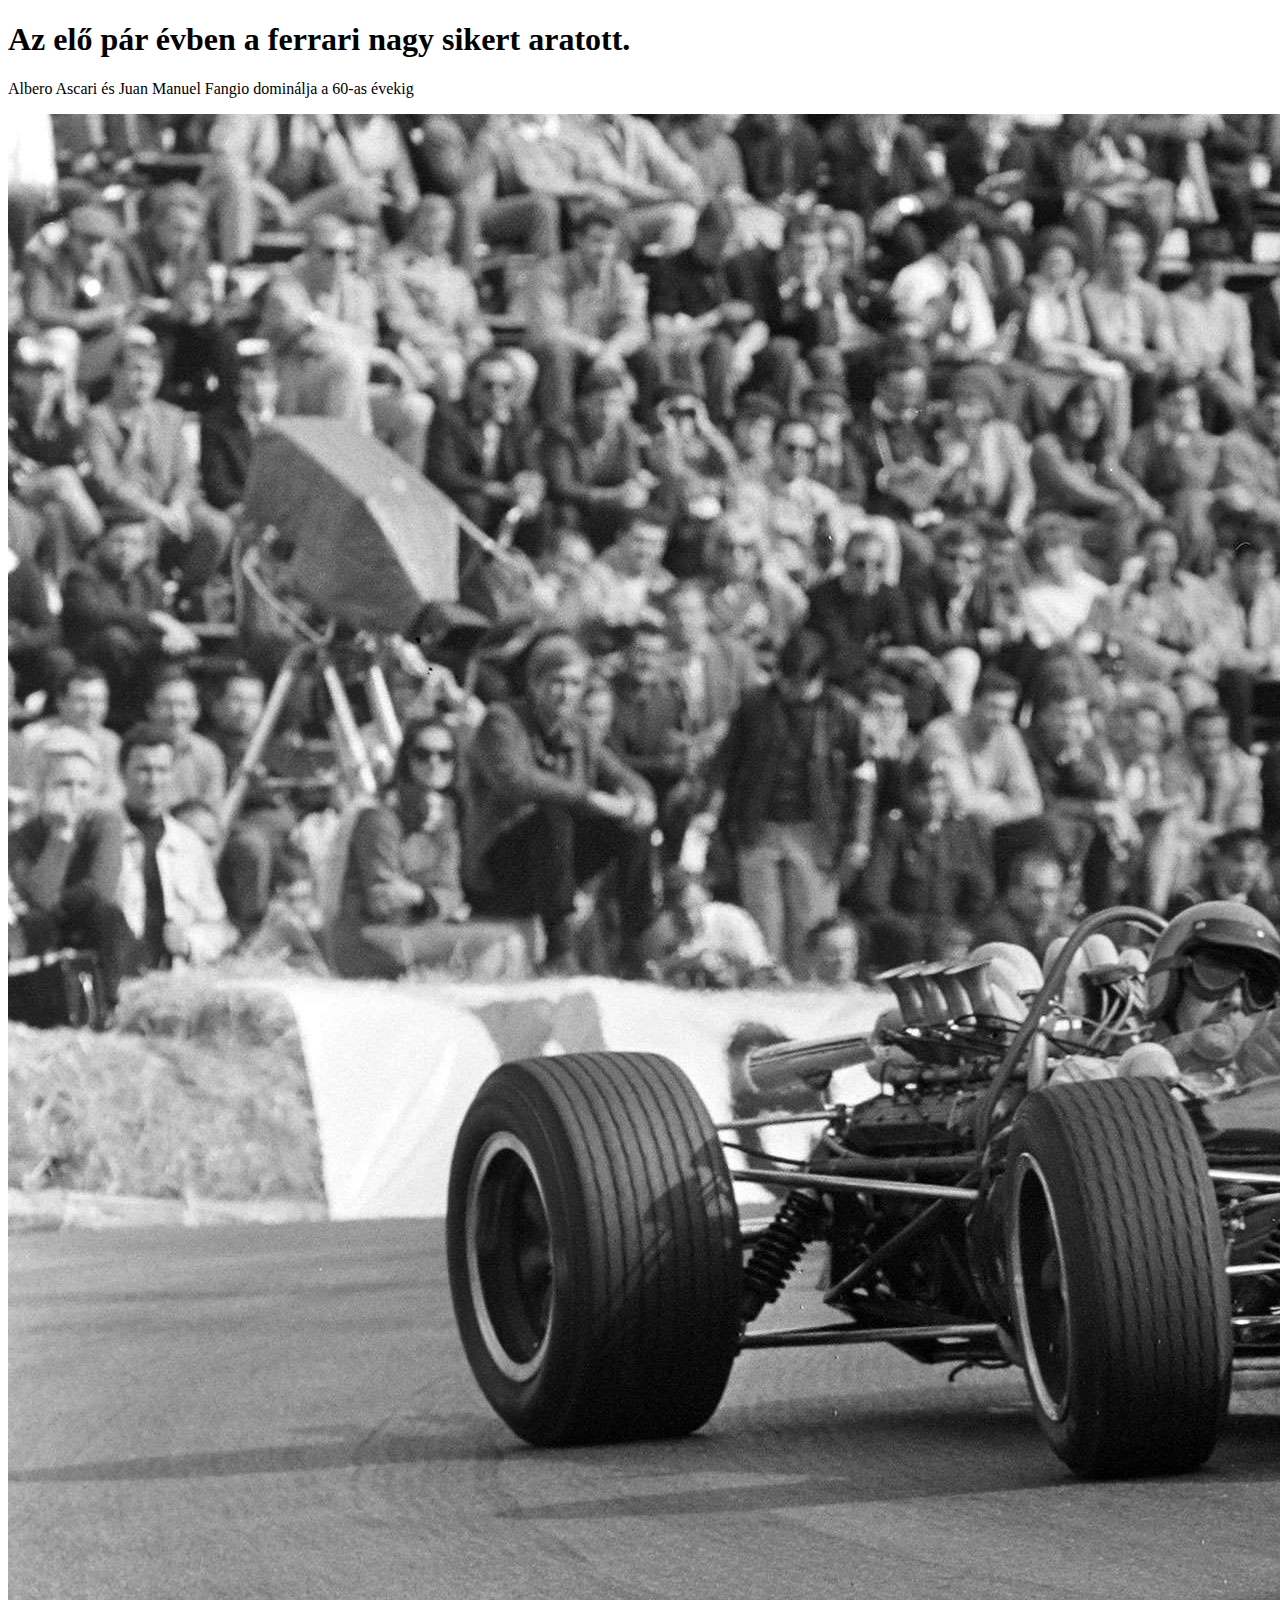
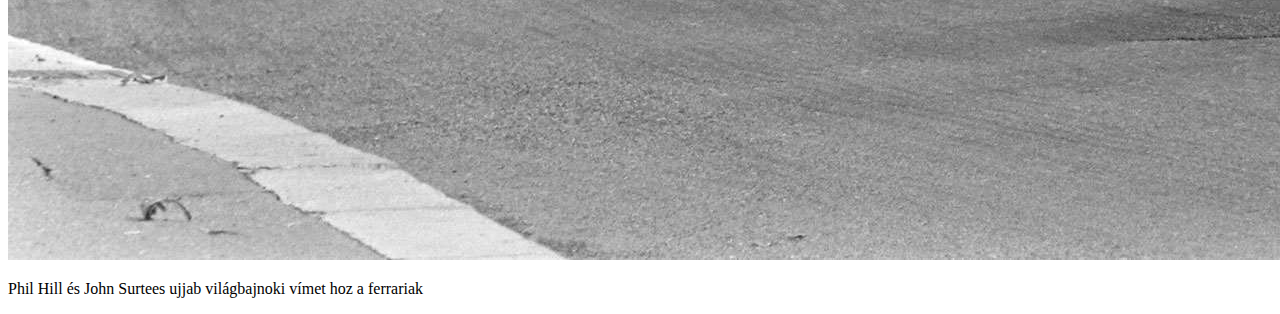
==== f2.html @ a9dc73a2 "masodik" ====
<!DOCTYPE html>
<html lang="hu">
<head>
    <meta charset="UTF-8">
    <meta name="viewport" content="width=device-width, initial-scale=1.0">
    <title></title>
</head>
<body>
    <h1>Az elő pár évben a ferrari nagy sikert aratott.</h1>
    <p>Albero Ascari és Juan Manuel Fangio dominálja a 60-as évekig</p>
    <img src="kepek/kep3.jpg" alt="auto">
    <p>Phil Hill és John Surtees ujjab világbajnoki vímet hoz a ferrariak</p>







    
</body>
</html>
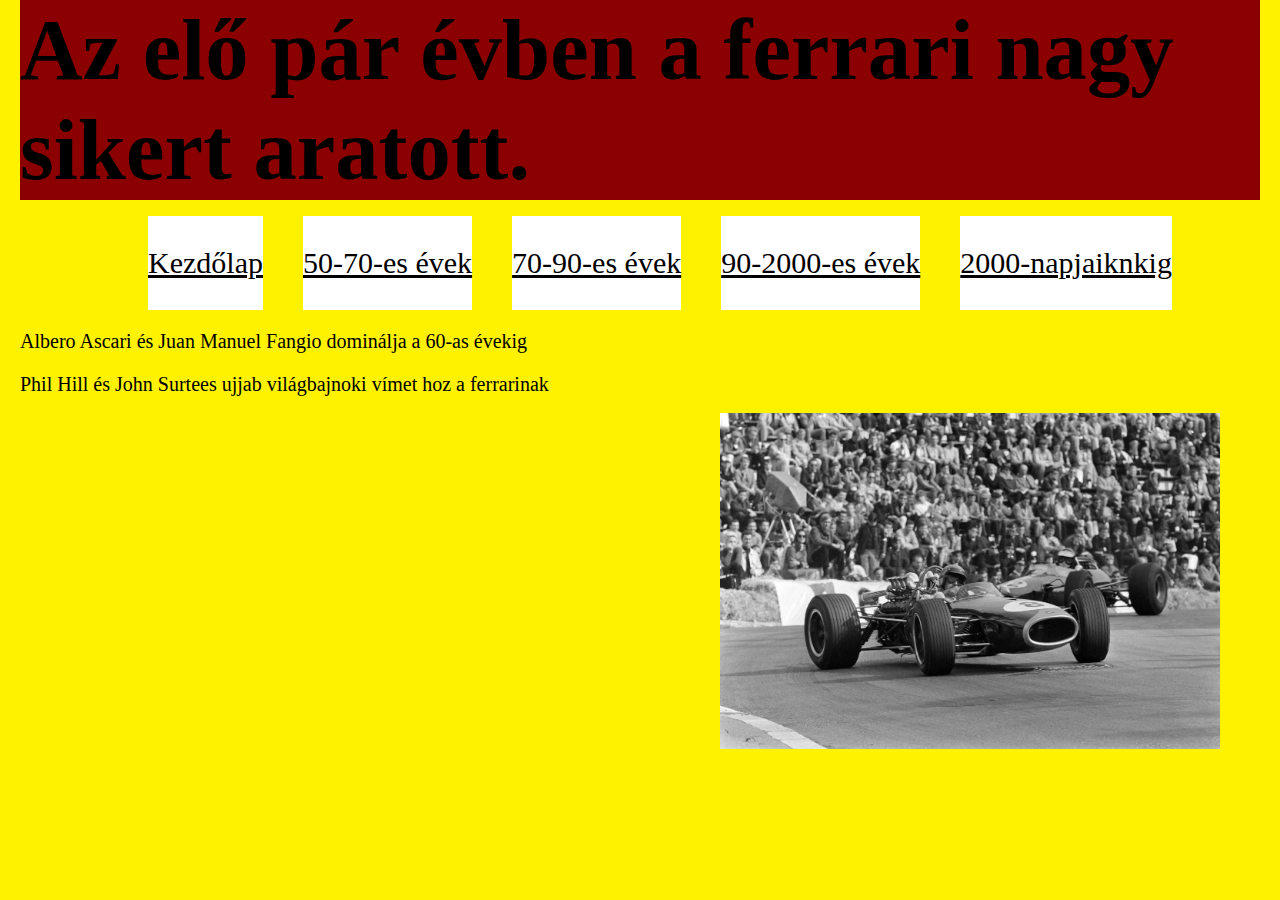
==== commit af01b0d4: "harmadik" ====
--- a/f2.html
+++ b/f2.html
@@ -3,13 +3,52 @@
 <head>
     <meta charset="UTF-8">
     <meta name="viewport" content="width=device-width, initial-scale=1.0">
-    <title></title>
+    <title>50-70-es évek</title>
+    <link rel="stylesheet" href="style.css">
 </head>
 <body>
-    <h1>Az elő pár évben a ferrari nagy sikert aratott.</h1>
-    <p>Albero Ascari és Juan Manuel Fangio dominálja a 60-as évekig</p>
-    <img src="kepek/kep3.jpg" alt="auto">
-    <p>Phil Hill és John Surtees ujjab világbajnoki vímet hoz a ferrariak</p>
+    
+    <div>
+        <div>
+            <h1 class="cimf2">Az elő pár évben a ferrari nagy sikert aratott.</h1>
+        </div>
+        <div id="navbar">
+           
+            <div>
+                <ul>
+                    <li>
+                        <a href="index.html">
+                            <p>Kezdőlap</p>
+                        </a>
+                    </li>
+                    
+                    <li>
+                        <a href="f2.html">
+                            <p class="f2">50-70-es évek</p>
+                        </a>
+                    </li>
+                    <li>
+                        <a href="f3.html">
+                            <p class="f3">70-90-es évek</p>
+                        </a>
+                    </li>
+                    <li>
+                        <a href="f4.html">
+                            <p class="f4">90-2000-es évek</p>
+                        </a>
+                    </li>
+                    <li>
+                        <a href="f5.html">
+                            <p class="f5">2000-napjaiknkig</p>
+                        </a>
+                    </li>
+                </ul>
+            </div>
+        </div>
+        <p class="f2p">Albero Ascari és Juan Manuel Fangio dominálja a 60-as évekig</p>
+        <img class="forma2" src="kepek/kep3.jpg" alt="auto" style="width: 500px;height: 350;">
+        <p class="f2p">Phil Hill és John Surtees ujjab világbajnoki vímet hoz a ferrarinak</p>
+    </div>
 
 
 
--- a/style.css
+++ b/style.css
@@ -0,0 +1,58 @@
+h1{
+    margin: 0;
+
+    background-color: darkred;
+    font-size: 65pt;
+
+    
+}
+body{
+    margin: 0;
+    /*background-color: rgb(239, , 26, , 45)*/
+    background-color: #fff200;
+    padding-left: 20px;
+    padding-right: 20px;
+       
+}
+
+#navbar div ul {
+    list-style-type: none;
+    display: flex;
+    justify-content: center;
+}
+
+#navbar div ul li{
+    margin: 0 20px 0 20px;
+    background-image:url(kepek/kep4.jpg);
+    
+}
+li a p{
+    font-size: 30px;
+    
+}
+a:hover{
+    color: red;
+    background-color: #fff200;
+    
+}
+a{
+    color: black;
+    background-color: #fff200;
+}
+.forma2{
+    float: right;
+    padding: 40px;
+   
+    
+}
+.cimf2{
+    justify-content: center;
+}
+p{
+    font-size: 20px;
+}
+img{
+    border: 5px;
+    border-color: black;
+}
+
